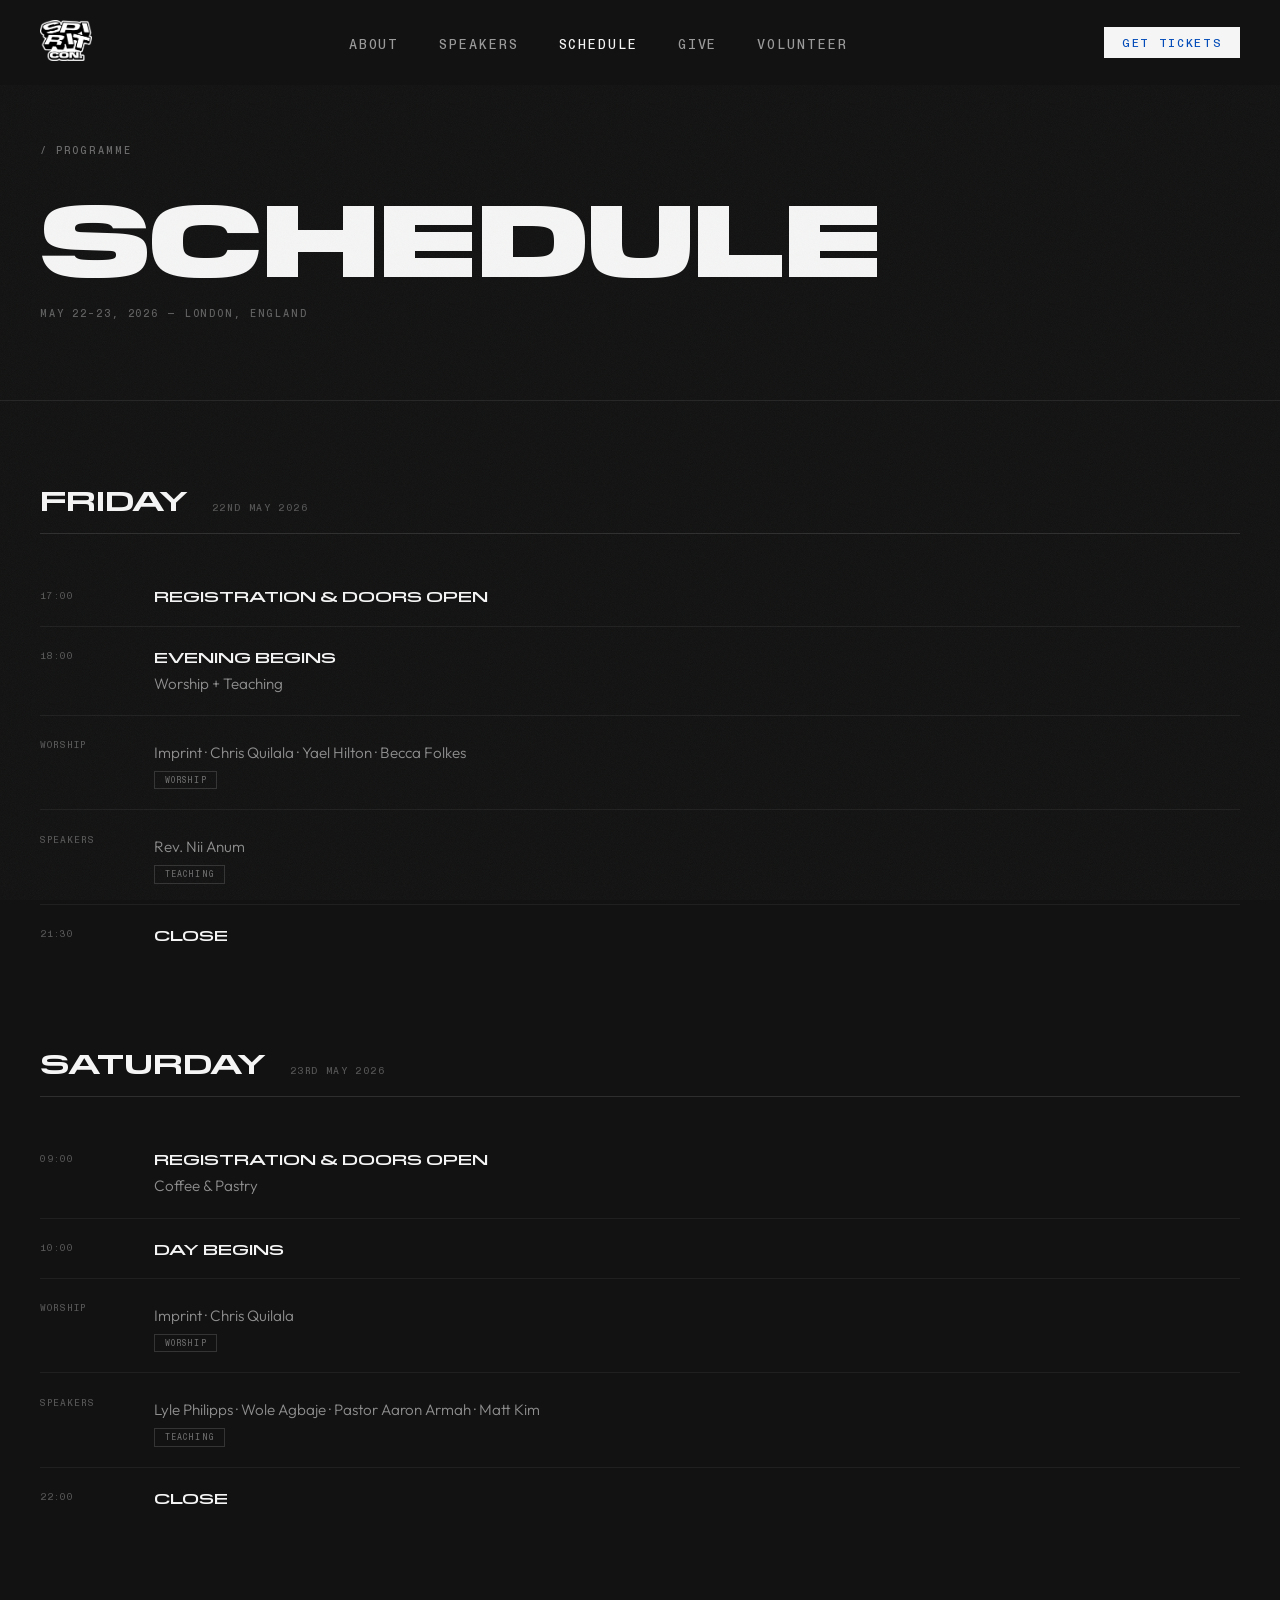
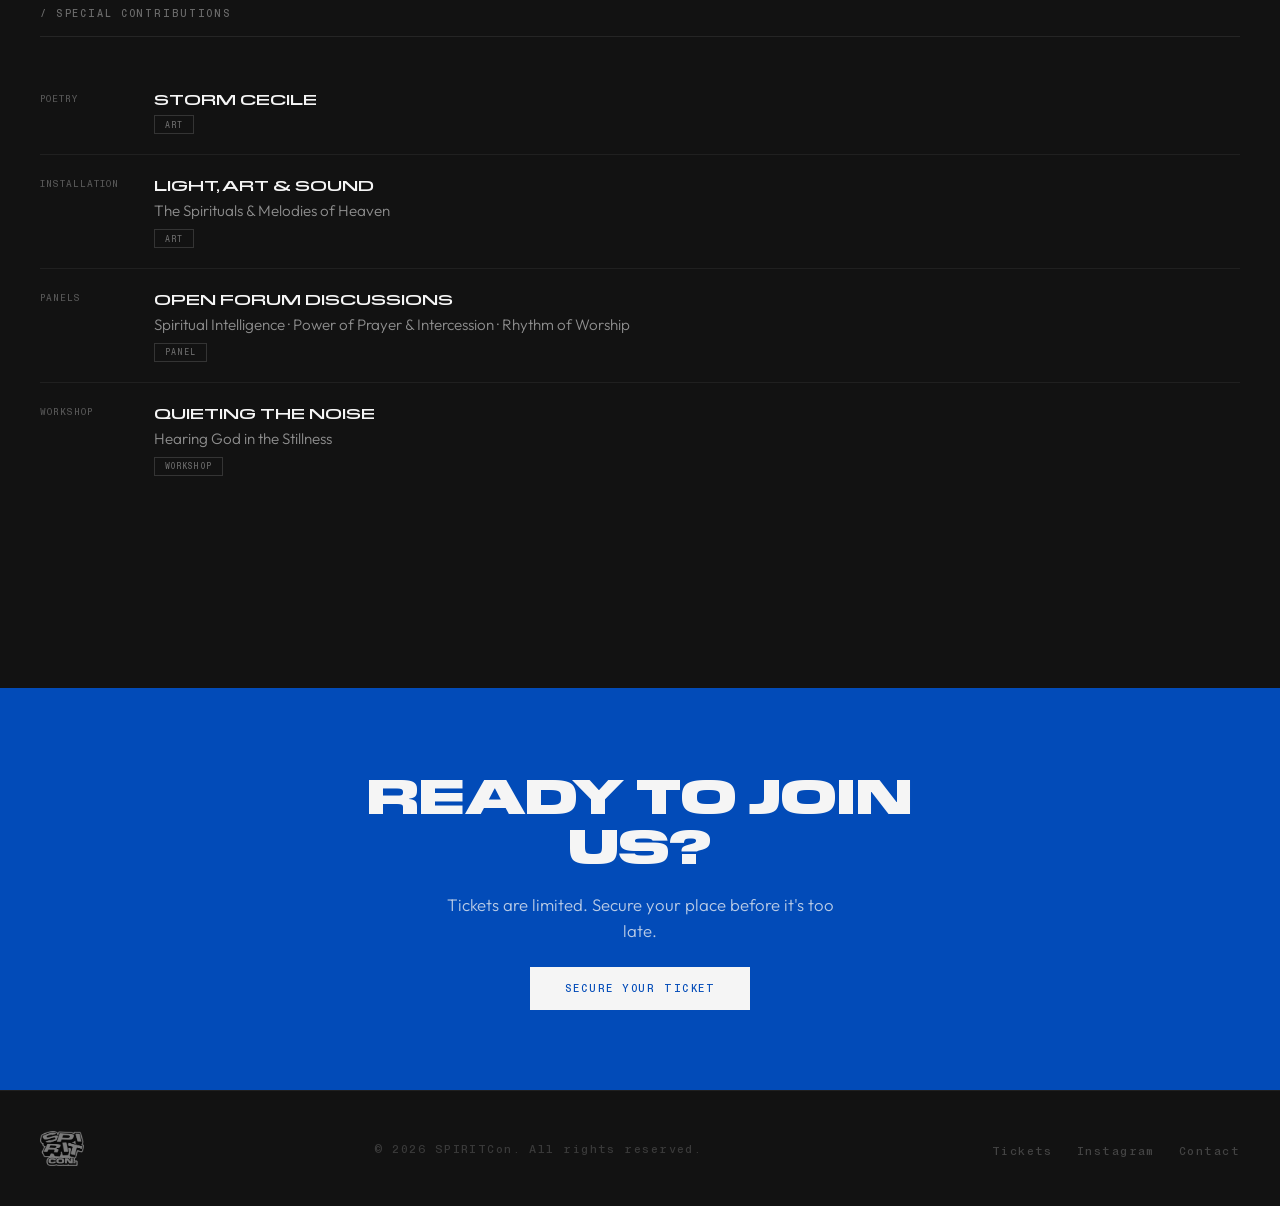
==== schedule/index.html @ 6d5cd48e "Move schedule page to /schedule (clean URL) Relocates schedule.html to schedule/index.html so the pa" ====
<!DOCTYPE html>
<html lang="en">
<head>
  <meta charset="UTF-8" />
  <meta name="viewport" content="width=device-width, initial-scale=1.0" />
  <title>Schedule — SPIRITCon 2026</title>
  <link rel="icon" href="../favicon.png" />
  <link rel="preconnect" href="https://fonts.googleapis.com">
  <link rel="preconnect" href="https://fonts.gstatic.com" crossorigin>
  <link href="https://fonts.googleapis.com/css2?family=Outfit:wght@300;400;700&display=swap" rel="stylesheet">
  <style>
    :root {
      --blue:     #024bb8;
      --black:    #121212;
      --offwhite: #F5F5F5;
      --mono:     'PP Neue Montreal Mono', 'Courier New', monospace;
    }

    *, *::before, *::after { box-sizing: border-box; margin: 0; padding: 0; }
    html { scroll-behavior: smooth; overflow-x: hidden; }
    body {
      background: var(--black);
      color: var(--offwhite);
      font-family: 'Outfit', sans-serif;
      font-weight: 300;
      overflow-x: hidden;
    }
    body::before {
      content: '';
      position: fixed;
      inset: 0;
      pointer-events: none;
      z-index: 999;
      opacity: .04;
      background-image: url("data:image/svg+xml,%3Csvg viewBox='0 0 256 256' xmlns='http://www.w3.org/2000/svg'%3E%3Cfilter id='noise'%3E%3CfeTurbulence type='fractalNoise' baseFrequency='0.9' numOctaves='4' stitchTiles='stitch'/%3E%3C/filter%3E%3Crect width='100%25' height='100%25' filter='url(%23noise)'/%3E%3C/svg%3E");
      background-size: 200px;
    }

    @font-face {
      font-family: 'Pilat Extended';
      src: url('../fonts/Pilat%20Extended/PilatExtended-Black.ttf') format('truetype');
      font-weight: 900;
      font-display: swap;
    }
    @font-face {
      font-family: 'Pilat Extended';
      src: url('../fonts/Pilat%20Extended/PilatExtended-Heavy.ttf') format('truetype');
      font-weight: 800;
      font-display: swap;
    }
    @font-face {
      font-family: 'Pilat Extended';
      src: url('../fonts/Pilat%20Extended/PilatExtended-Bold.ttf') format('truetype');
      font-weight: 700;
      font-display: swap;
    }
    @font-face {
      font-family: 'Pilat Extended';
      src: url('../fonts/Pilat%20Extended/PilatExtended-DemiBold.ttf') format('truetype');
      font-weight: 600;
      font-display: swap;
    }
    @font-face {
      font-family: 'Pilat Extended';
      src: url('../fonts/Pilat%20Extended/PilatExtended-Regular.ttf') format('truetype');
      font-weight: 400;
      font-display: swap;
    }
    @font-face {
      font-family: 'Pilat Extended';
      src: url('../fonts/Pilat%20Extended/PilatExtended-Light.ttf') format('truetype');
      font-weight: 300;
      font-display: swap;
    }

    @font-face {
      font-family: 'PP Neue Montreal Mono';
      src: url('../fonts/PP%20Neue%20Montreal%20Mono%20Medium.ttf') format('truetype');
      font-weight: 400 600;
      font-display: swap;
    }

    section { position: relative; overflow-x: hidden; }
    img { max-width: 100%; }

    .label {
      font-family: var(--mono);
      font-size: .65rem;
      letter-spacing: .18em;
      text-transform: uppercase;
      color: rgba(245,245,245,.4);
    }

    .btn-light {
      display: inline-block;
      font-family: var(--mono);
      font-size: .68rem;
      letter-spacing: .14em;
      text-transform: uppercase;
      background: var(--offwhite);
      color: var(--blue);
      padding: .95rem 2.2rem;
      text-decoration: none;
      transition: background .2s, color .2s;
    }
    .btn-light:hover { background: var(--black); color: var(--offwhite); }

    /* NAV */
    nav {
      position: fixed;
      top: 0; left: 0; right: 0;
      z-index: 1002;
      padding: 1.25rem 2.5rem;
      display: flex;
      align-items: center;
      justify-content: space-between;
      background: var(--black);
    }
    .nav-logo { width: 52px; }
    .nav-links { display: flex; gap: 2.5rem; list-style: none; }
    .nav-links a {
      font-family: var(--mono);
      font-size: .85rem;
      letter-spacing: .14em;
      text-transform: uppercase;
      color: rgba(245,245,245,.6);
      text-decoration: none;
      transition: color .3s;
    }
    .nav-links a:hover,
    .nav-links a.active { color: var(--offwhite); }
    .nav-cta {
      font-family: var(--mono);
      font-size: .75rem;
      letter-spacing: .14em;
      text-transform: uppercase;
      background: var(--offwhite);
      color: var(--blue);
      padding: .55rem 1.1rem;
      text-decoration: none;
      transition: background .3s, color .3s;
    }
    .nav-cta:hover { background: #1c1c1c; color: var(--offwhite); }
    .nav-toggle {
      display: none;
      background: none;
      border: none;
      cursor: pointer;
      font-family: 'Pilat Extended', 'Impact', 'Arial Black', sans-serif;
      font-weight: 900;
      font-size: 2rem;
      line-height: 1;
      color: var(--offwhite);
      padding: 0;
      transition: transform .45s cubic-bezier(.77,0,.18,1), color .3s;
      position: relative;
      z-index: 1002;
    }
    .nav-toggle.is-open { transform: rotate(45deg); }
    .nav-mobile-menu {
      position: fixed;
      inset: 0;
      z-index: 1001;
      background: var(--black);
      display: flex;
      flex-direction: column;
      justify-content: center;
      align-items: center;
      gap: 2.5rem;
      opacity: 0;
      pointer-events: none;
      transition: opacity .4s ease;
    }
    .nav-mobile-menu.is-open { opacity: 1; pointer-events: all; }
    .nav-mobile-menu a {
      font-family: 'Pilat Extended', 'Impact', 'Arial Black', sans-serif;
      font-weight: 900;
      font-size: clamp(2.2rem, 9vw, 3.5rem);
      text-transform: uppercase;
      color: var(--offwhite);
      text-decoration: none;
      letter-spacing: 0;
      opacity: 0;
      transform: translateY(12px);
      transition: color .2s, opacity .4s ease, transform .4s ease;
    }
    .nav-mobile-menu.is-open a {
      opacity: 1;
      transform: translateY(0);
    }
    .nav-mobile-menu.is-open a:nth-child(1) { transition-delay: .08s; }
    .nav-mobile-menu.is-open a:nth-child(2) { transition-delay: .14s; }
    .nav-mobile-menu.is-open a:nth-child(3) { transition-delay: .20s; }
    .nav-mobile-menu.is-open a:nth-child(4) { transition-delay: .26s; }
    .nav-mobile-menu.is-open a:nth-child(5) { transition-delay: .32s; }
    .nav-mobile-menu a:hover { color: var(--blue); }
    .nav-mobile-cta {
      font-family: var(--mono) !important;
      font-size: .75rem !important;
      letter-spacing: .14em !important;
      background: var(--blue);
      color: var(--offwhite) !important;
      padding: .7rem 1.5rem;
      margin-top: 1rem;
      transition: background .2s, color .2s, opacity .4s ease, transform .4s ease !important;
    }
    .nav-mobile-cta:hover { background: var(--offwhite); color: var(--blue) !important; }

    /* PAGE HERO */
    .page-hero {
      padding: 9rem 2.5rem 5rem;
      border-bottom: 1px solid rgba(245,245,245,.08);
    }
    .page-hero-inner {
      max-width: 1200px;
      margin: 0 auto;
    }
    .page-hero-label {
      font-family: var(--mono);
      font-size: .65rem;
      letter-spacing: .18em;
      text-transform: uppercase;
      color: rgba(245,245,245,.4);
      display: block;
      margin-bottom: 1.5rem;
    }
    .page-hero-title {
      font-family: 'Pilat Extended', 'Impact', 'Arial Black', sans-serif;
      font-weight: 900;
      text-transform: uppercase;
      font-size: clamp(3.5rem, 8vw, 7rem);
      line-height: 1;
      letter-spacing: 0;
    }
    .page-hero-meta {
      font-family: var(--mono);
      font-size: .65rem;
      letter-spacing: .18em;
      text-transform: uppercase;
      color: rgba(245,245,245,.35);
      margin-top: 1.5rem;
      display: block;
    }

    /* SCHEDULE SECTION */
    .schedule-section {
      padding: 5rem 2.5rem 7rem;
    }
    .schedule-inner {
      max-width: 1200px;
      margin: 0 auto;
    }

    .schedule-day-block {
      margin-bottom: 5rem;
    }
    .schedule-day-header {
      display: flex;
      align-items: baseline;
      gap: 1.5rem;
      padding-bottom: 1rem;
      border-bottom: 1px solid rgba(245,245,245,.12);
      margin-bottom: 2rem;
    }
    .schedule-day-label {
      font-family: 'Pilat Extended', 'Impact', 'Arial Black', sans-serif;
      font-weight: 700;
      font-size: clamp(1.2rem, 2.5vw, 1.75rem);
      text-transform: uppercase;
      letter-spacing: 0;
    }
    .schedule-day-date {
      font-family: var(--mono);
      font-size: .62rem;
      letter-spacing: .14em;
      text-transform: uppercase;
      color: rgba(245,245,245,.3);
    }

    .schedule-items {
      display: flex;
      flex-direction: column;
    }
    .schedule-item {
      display: grid;
      grid-template-columns: 90px 1fr;
      gap: 1.5rem;
      padding: 1.25rem 0;
      border-bottom: 1px solid rgba(245,245,245,.06);
      align-items: start;
    }
    .schedule-item:last-child { border-bottom: none; }
    .schedule-time {
      font-family: var(--mono);
      font-size: .6rem;
      letter-spacing: .1em;
      color: rgba(245,245,245,.3);
      padding-top: .2rem;
      text-transform: uppercase;
    }
    .schedule-event-name {
      font-family: 'Pilat Extended', 'Impact', 'Arial Black', sans-serif;
      font-weight: 600;
      font-size: .95rem;
      text-transform: uppercase;
      letter-spacing: 0;
      line-height: 1.3;
    }
    .schedule-event-detail {
      font-size: .95rem;
      line-height: 1.5;
      opacity: .55;
      margin-top: .35rem;
    }

    /* CATEGORY TAGS */
    .schedule-tag {
      display: inline-block;
      font-family: var(--mono);
      font-size: .52rem;
      letter-spacing: .14em;
      text-transform: uppercase;
      border: 1px solid rgba(245,245,245,.15);
      padding: .2rem .6rem;
      margin-right: .4rem;
      margin-top: .4rem;
      color: rgba(245,245,245,.4);
    }

    /* SPECIALS */
    .schedule-specials-title {
      font-family: var(--mono);
      font-size: .65rem;
      letter-spacing: .18em;
      text-transform: uppercase;
      color: rgba(245,245,245,.4);
      display: block;
      margin-bottom: 2rem;
      padding-bottom: 1rem;
      border-bottom: 1px solid rgba(245,245,245,.08);
    }

    /* CTA STRIP */
    .cta-strip {
      background: var(--blue);
      padding: 5rem 2.5rem;
      text-align: center;
    }
    .cta-strip-inner {
      max-width: 640px;
      margin: 0 auto;
      display: flex;
      flex-direction: column;
      align-items: center;
      gap: 1.5rem;
    }
    .cta-strip-title {
      font-family: 'Pilat Extended', 'Impact', 'Arial Black', sans-serif;
      font-weight: 900;
      text-transform: uppercase;
      font-size: clamp(2rem, 4vw, 3rem);
      line-height: 1.05;
      letter-spacing: 0;
    }
    .cta-strip-sub {
      font-size: 1.05rem;
      line-height: 1.5;
      opacity: .75;
      max-width: 420px;
      text-align: center;
    }

    /* FOOTER */
    footer {
      background: var(--black);
      padding: 2.5rem;
      display: flex;
      align-items: center;
      justify-content: space-between;
      border-top: 1px solid rgba(245,245,245,.06);
    }
    .footer-logo { width: 44px; opacity: .45; }
    .footer-copy {
      font-family: var(--mono);
      font-size: .75rem;
      letter-spacing: .12em;
      color: rgba(245,245,245,.18);
    }
    .footer-links { display: flex; gap: 1.5rem; list-style: none; }
    .footer-links a {
      font-family: var(--mono);
      font-size: .75rem;
      letter-spacing: .12em;
      color: rgba(245,245,245,.22);
      text-decoration: none;
      transition: color .2s;
    }
    .footer-links a:hover { color: var(--offwhite); }

    /* REVEAL */
    .reveal {
      opacity: 0;
      transform: translateY(20px);
      transition: opacity .7s ease, transform .7s ease;
    }
    .reveal.visible { opacity: 1; transform: translateY(0); }

    /* RESPONSIVE */
    @media (max-width: 600px) {
      html { font-size: 90%; }
      nav { padding: 1rem 1.25rem; }
      .nav-links { display: none; }
      .nav-cta { display: none; }
      .nav-toggle { display: block; }

      .page-hero { padding: 7rem 1.5rem 3.5rem; }
      .schedule-section { padding: 3rem 1.5rem 5rem; }
      .cta-strip { padding: 4rem 1.5rem; }

      .schedule-item { grid-template-columns: 72px 1fr; gap: 1rem; }
      footer { flex-direction: column; gap: 1.25rem; text-align: center; }
      .footer-links { justify-content: center; }
    }
  </style>
</head>
<body>

  <!-- NAV -->
  <nav>
    <a href="../index.html"><img class="nav-logo" src="../spiritcon-logo.png" alt="SPIRITCon" /></a>
    <ul class="nav-links">
      <li><a href="../index.html#about">About</a></li>
      <li><a href="../index.html#speakers">Speakers</a></li>
      <li><a href="../schedule" class="active">Schedule</a></li>
      <li><a href="../index.html#give">Give</a></li>
      <li><a href="../index.html#volunteer">Volunteer</a></li>
    </ul>
    <a href="https://www.eventbrite.co.uk/e/spiritcon-26-tickets-1839717577799?aff=oddtdtcreator&fbclid=PAVERFWAPYw35leHRuA2FlbQIxMQBzcnRjBmFwcF9pZA8xMjQwMjQ1NzQyODc0MTQAAafV4KNLf8v9OnCa9sp4ONcHSlYBanSckXVrNNa_L5GTwBF_v5fR1emG8J2zhg_aem_ZNKiFpK7MOEWHQGBBUX_Lw" target="_blank" rel="noopener" class="nav-cta">Get Tickets</a>
    <button class="nav-toggle" aria-label="Menu" aria-expanded="false">+</button>
  </nav>

  <div class="nav-mobile-menu" aria-hidden="true">
    <a href="../index.html#about">About</a>
    <a href="../index.html#speakers">Speakers</a>
    <a href="../schedule">Schedule</a>
    <a href="../index.html#give">Give</a>
    <a href="../index.html#volunteer">Volunteer</a>
    <a href="https://www.eventbrite.co.uk/e/spiritcon-26-tickets-1839717577799?aff=oddtdtcreator&fbclid=PAVERFWAPYw35leHRuA2FlbQIxMQBzcnRjBmFwcF9pZA8xMjQwMjQ1NzQyODc0MTQAAafV4KNLf8v9OnCa9sp4ONcHSlYBanSckXVrNNa_L5GTwBF_v5fR1emG8J2zhg_aem_ZNKiFpK7MOEWHQGBBUX_Lw" target="_blank" rel="noopener" class="nav-mobile-cta">Get Tickets</a>
  </div>

  <!-- PAGE HERO -->
  <header class="page-hero">
    <div class="page-hero-inner reveal">
      <span class="page-hero-label">/ Programme</span>
      <h1 class="page-hero-title">Schedule</h1>
      <span class="page-hero-meta">May 22–23, 2026 — London, England</span>
    </div>
  </header>

  <!-- SCHEDULE -->
  <section class="schedule-section">
    <div class="schedule-inner">

      <!-- FRIDAY -->
      <div class="schedule-day-block reveal">
        <div class="schedule-day-header">
          <span class="schedule-day-label">Friday</span>
          <span class="schedule-day-date">22nd May 2026</span>
        </div>
        <div class="schedule-items">
          <div class="schedule-item">
            <span class="schedule-time">17:00</span>
            <div>
              <p class="schedule-event-name">Registration &amp; Doors Open</p>
            </div>
          </div>
          <div class="schedule-item">
            <span class="schedule-time">18:00</span>
            <div>
              <p class="schedule-event-name">Evening Begins</p>
              <p class="schedule-event-detail">Worship + Teaching</p>
            </div>
          </div>
          <div class="schedule-item">
            <span class="schedule-time">Worship</span>
            <div>
              <p class="schedule-event-detail">Imprint · Chris Quilala · Yael Hilton · Becca Folkes</p>
              <span class="schedule-tag">Worship</span>
            </div>
          </div>
          <div class="schedule-item">
            <span class="schedule-time">Speakers</span>
            <div>
              <p class="schedule-event-detail">Rev. Nii Anum</p>
              <span class="schedule-tag">Teaching</span>
            </div>
          </div>
          <div class="schedule-item">
            <span class="schedule-time">21:30</span>
            <div>
              <p class="schedule-event-name">Close</p>
            </div>
          </div>
        </div>
      </div>

      <!-- SATURDAY -->
      <div class="schedule-day-block reveal">
        <div class="schedule-day-header">
          <span class="schedule-day-label">Saturday</span>
          <span class="schedule-day-date">23rd May 2026</span>
        </div>
        <div class="schedule-items">
          <div class="schedule-item">
            <span class="schedule-time">09:00</span>
            <div>
              <p class="schedule-event-name">Registration &amp; Doors Open</p>
              <p class="schedule-event-detail">Coffee &amp; Pastry</p>
            </div>
          </div>
          <div class="schedule-item">
            <span class="schedule-time">10:00</span>
            <div>
              <p class="schedule-event-name">Day Begins</p>
            </div>
          </div>
          <div class="schedule-item">
            <span class="schedule-time">Worship</span>
            <div>
              <p class="schedule-event-detail">Imprint · Chris Quilala</p>
              <span class="schedule-tag">Worship</span>
            </div>
          </div>
          <div class="schedule-item">
            <span class="schedule-time">Speakers</span>
            <div>
              <p class="schedule-event-detail">Lyle Philipps · Wole Agbaje · Pastor Aaron Armah · Matt Kim</p>
              <span class="schedule-tag">Teaching</span>
            </div>
          </div>
          <div class="schedule-item">
            <span class="schedule-time">22:00</span>
            <div>
              <p class="schedule-event-name">Close</p>
            </div>
          </div>
        </div>
      </div>

      <!-- SPECIAL CONTRIBUTIONS -->
      <div class="schedule-day-block reveal">
        <span class="schedule-specials-title">/ Special Contributions</span>
        <div class="schedule-items">
          <div class="schedule-item">
            <span class="schedule-time">Poetry</span>
            <div>
              <p class="schedule-event-name">Storm Cecile</p>
              <span class="schedule-tag">Art</span>
            </div>
          </div>
          <div class="schedule-item">
            <span class="schedule-time">Installation</span>
            <div>
              <p class="schedule-event-name">Light, Art &amp; Sound</p>
              <p class="schedule-event-detail">The Spirituals &amp; Melodies of Heaven</p>
              <span class="schedule-tag">Art</span>
            </div>
          </div>
          <div class="schedule-item">
            <span class="schedule-time">Panels</span>
            <div>
              <p class="schedule-event-name">Open Forum Discussions</p>
              <p class="schedule-event-detail">Spiritual Intelligence · Power of Prayer &amp; Intercession · Rhythm of Worship</p>
              <span class="schedule-tag">Panel</span>
            </div>
          </div>
          <div class="schedule-item">
            <span class="schedule-time">Workshop</span>
            <div>
              <p class="schedule-event-name">Quieting the Noise</p>
              <p class="schedule-event-detail">Hearing God in the Stillness</p>
              <span class="schedule-tag">Workshop</span>
            </div>
          </div>
        </div>
      </div>

    </div>
  </section>

  <!-- CTA STRIP -->
  <div class="cta-strip">
    <div class="cta-strip-inner reveal">
      <h2 class="cta-strip-title">Ready to Join Us?</h2>
      <p class="cta-strip-sub">Tickets are limited. Secure your place before it's too late.</p>
      <a href="https://www.eventbrite.co.uk/e/spiritcon-26-tickets-1839717577799?aff=oddtdtcreator&fbclid=PAVERFWAPYw35leHRuA2FlbQIxMQBzcnRjBmFwcF9pZA8xMjQwMjQ1NzQyODc0MTQAAafV4KNLf8v9OnCa9sp4ONcHSlYBanSckXVrNNa_L5GTwBF_v5fR1emG8J2zhg_aem_ZNKiFpK7MOEWHQGBBUX_Lw" target="_blank" rel="noopener" class="btn-light">Secure Your Ticket</a>
    </div>
  </div>

  <!-- FOOTER -->
  <footer>
    <img class="footer-logo" src="../spiritcon-logo.png" alt="SPIRITCon" />
    <span class="footer-copy">© 2026 SPIRITCon. All rights reserved.</span>
    <ul class="footer-links">
      <li><a href="https://www.eventbrite.co.uk/e/spiritcon-26-tickets-1839717577799?aff=oddtdtcreator&amp;fbclid=PAVERFWAPYw35leHRuA2FlbQIxMQBzcnRjBmFwcF9pZA8xMjQwMjQ1NzQyODc0MTQAAafV4KNLf8v9OnCa9sp4ONcHSlYBanSckXVrNNa_L5GTwBF_v5fR1emG8J2zhg_aem_ZNKiFpK7MOEWHQGBBUX_Lw" target="_blank" rel="noopener">Tickets</a></li>
      <li><a href="https://www.instagram.com/spiritcon?igsh=Y2Zhc2RtM3luOXN0" target="_blank" rel="noopener">Instagram</a></li>
      <li><a href="mailto:hello@spiritcon.co.uk">Contact</a></li>
    </ul>
  </footer>

  <script>
    const reveals = document.querySelectorAll('.reveal');
    const observer = new IntersectionObserver((entries) => {
      entries.forEach(e => {
        if (e.isIntersecting) {
          e.target.classList.add('visible');
          observer.unobserve(e.target);
        }
      });
    }, { threshold: 0.1 });
    reveals.forEach(el => observer.observe(el));

    const navToggle = document.querySelector('.nav-toggle');
    const mobileMenu = document.querySelector('.nav-mobile-menu');
    navToggle.addEventListener('click', () => {
      const isOpen = navToggle.classList.toggle('is-open');
      mobileMenu.classList.toggle('is-open', isOpen);
      navToggle.setAttribute('aria-expanded', isOpen);
      mobileMenu.setAttribute('aria-hidden', !isOpen);
      document.body.style.overflow = isOpen ? 'hidden' : '';
    });
    mobileMenu.querySelectorAll('a').forEach(link => {
      link.addEventListener('click', () => {
        navToggle.classList.remove('is-open');
        mobileMenu.classList.remove('is-open');
        navToggle.setAttribute('aria-expanded', 'false');
        mobileMenu.setAttribute('aria-hidden', 'true');
        document.body.style.overflow = '';
      });
    });
  </script>
</body>
</html>
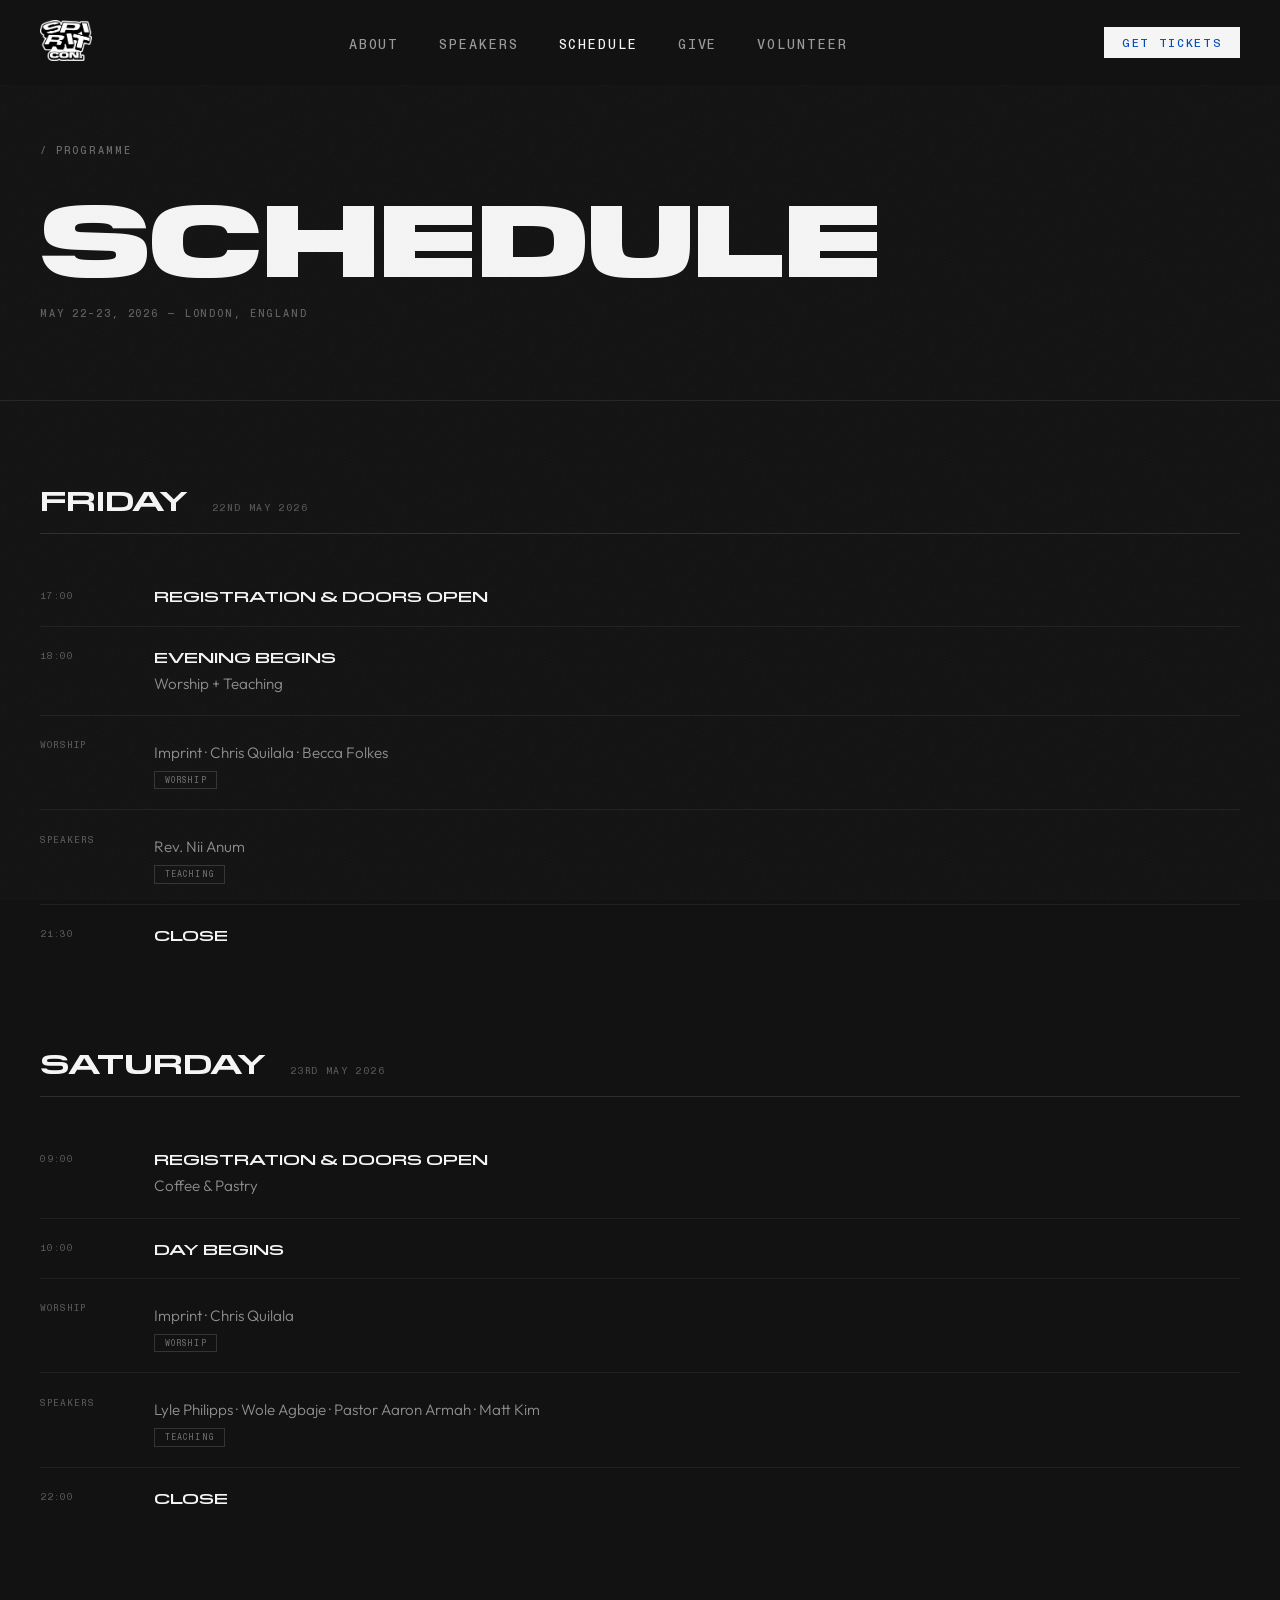
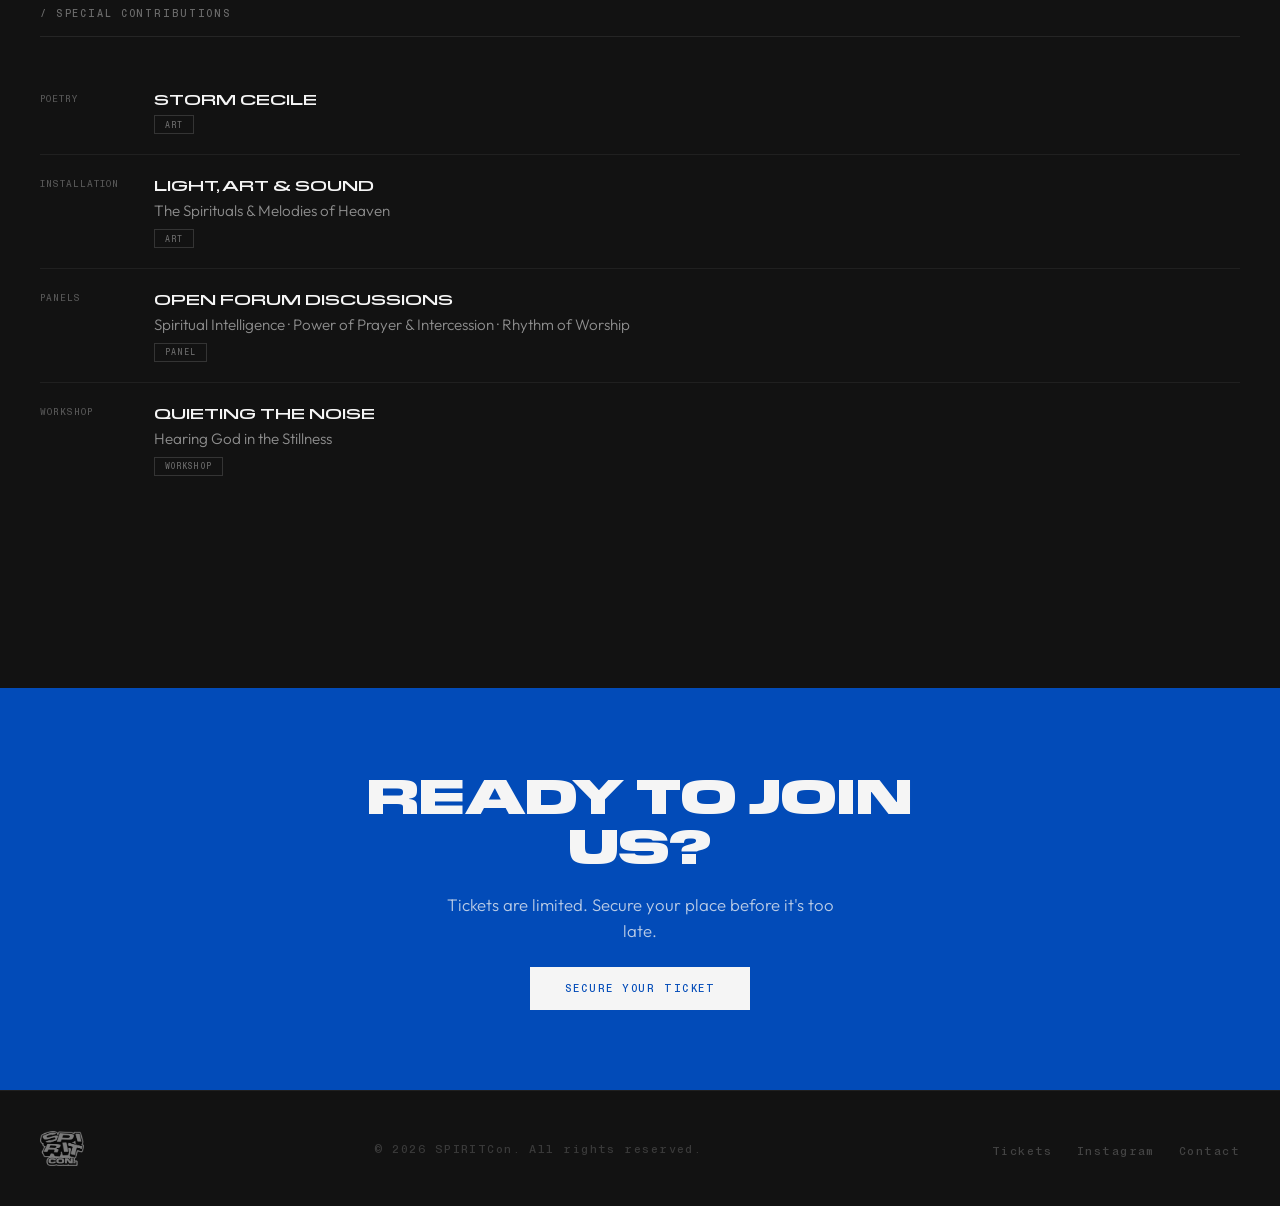
==== commit 8d729cf1: "Remove Yael Hilton from site as she is no longer attending - Removed speaker card from speakers sect" ====
--- a/schedule/index.html
+++ b/schedule/index.html
@@ -484,7 +484,7 @@
           <div class="schedule-item">
             <span class="schedule-time">Worship</span>
             <div>
-              <p class="schedule-event-detail">Imprint · Chris Quilala · Yael Hilton · Becca Folkes</p>
+              <p class="schedule-event-detail">Imprint · Chris Quilala · Becca Folkes</p>
               <span class="schedule-tag">Worship</span>
             </div>
           </div>
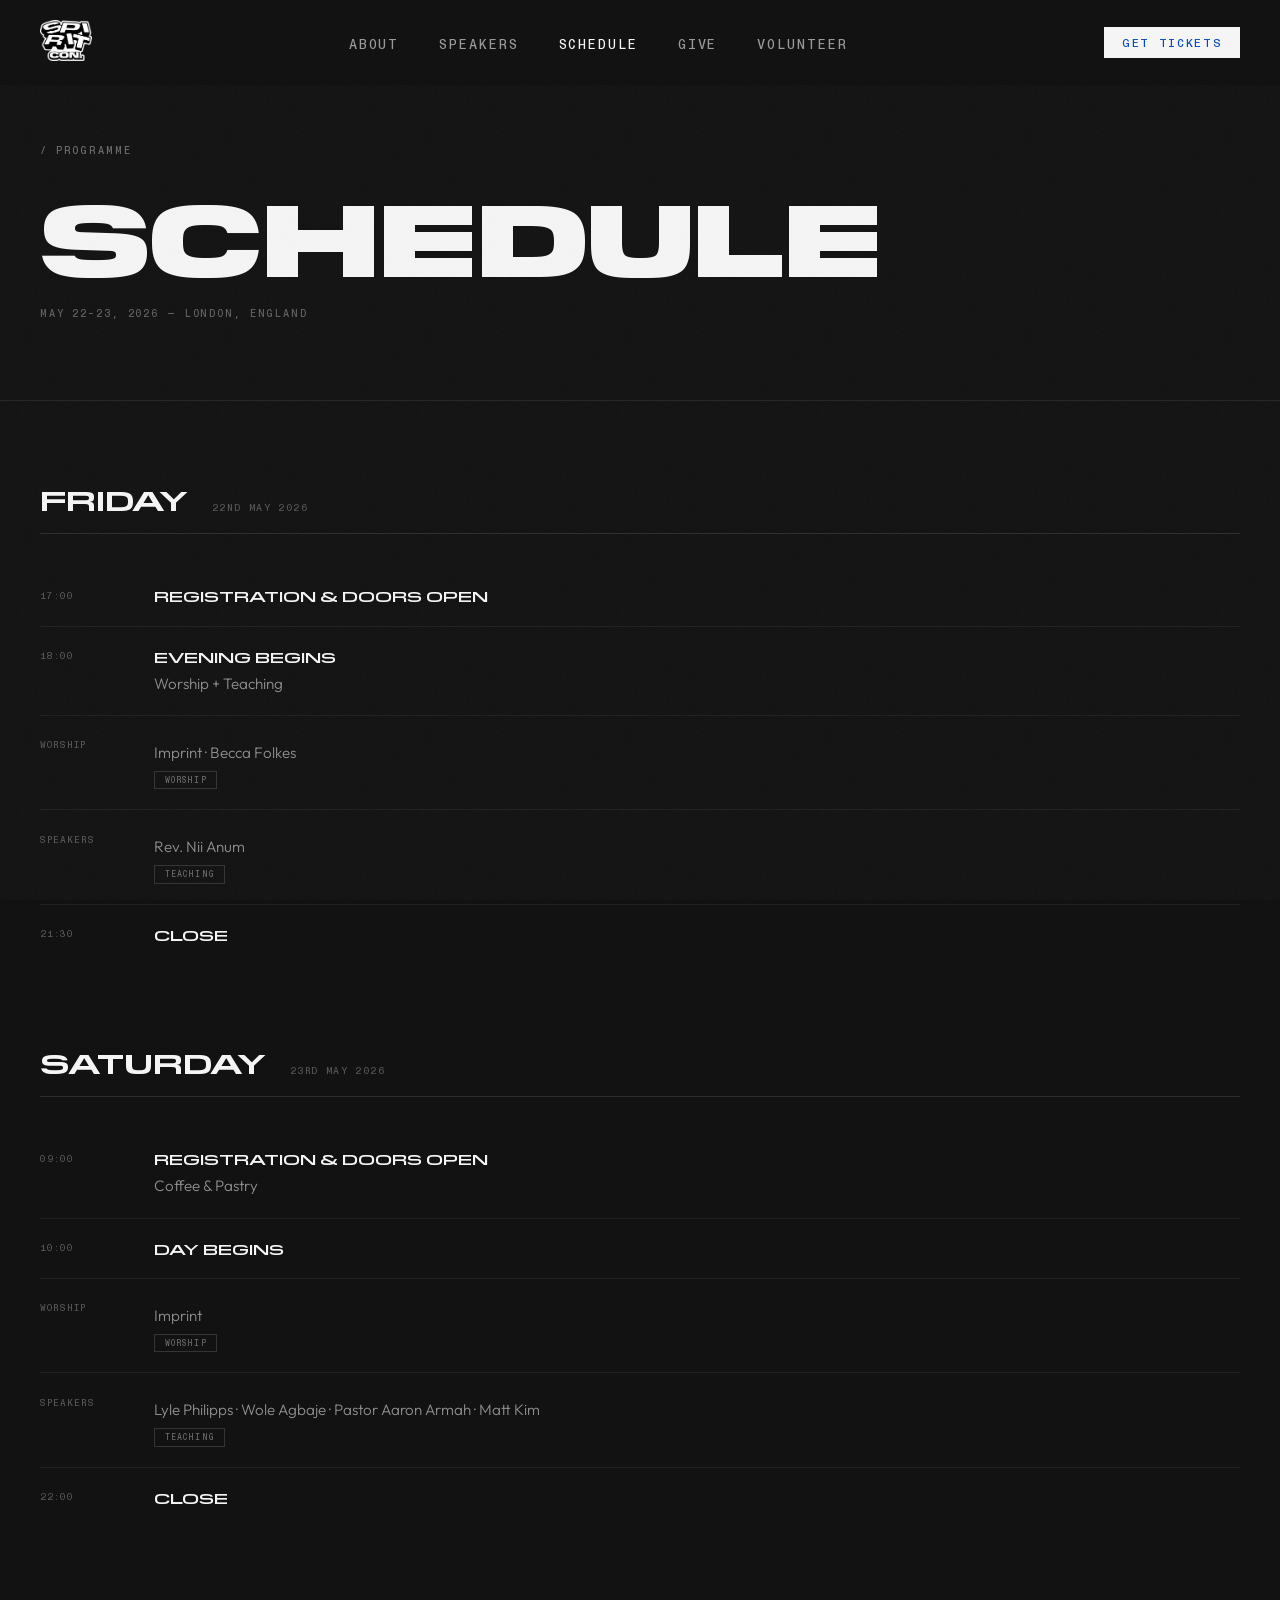
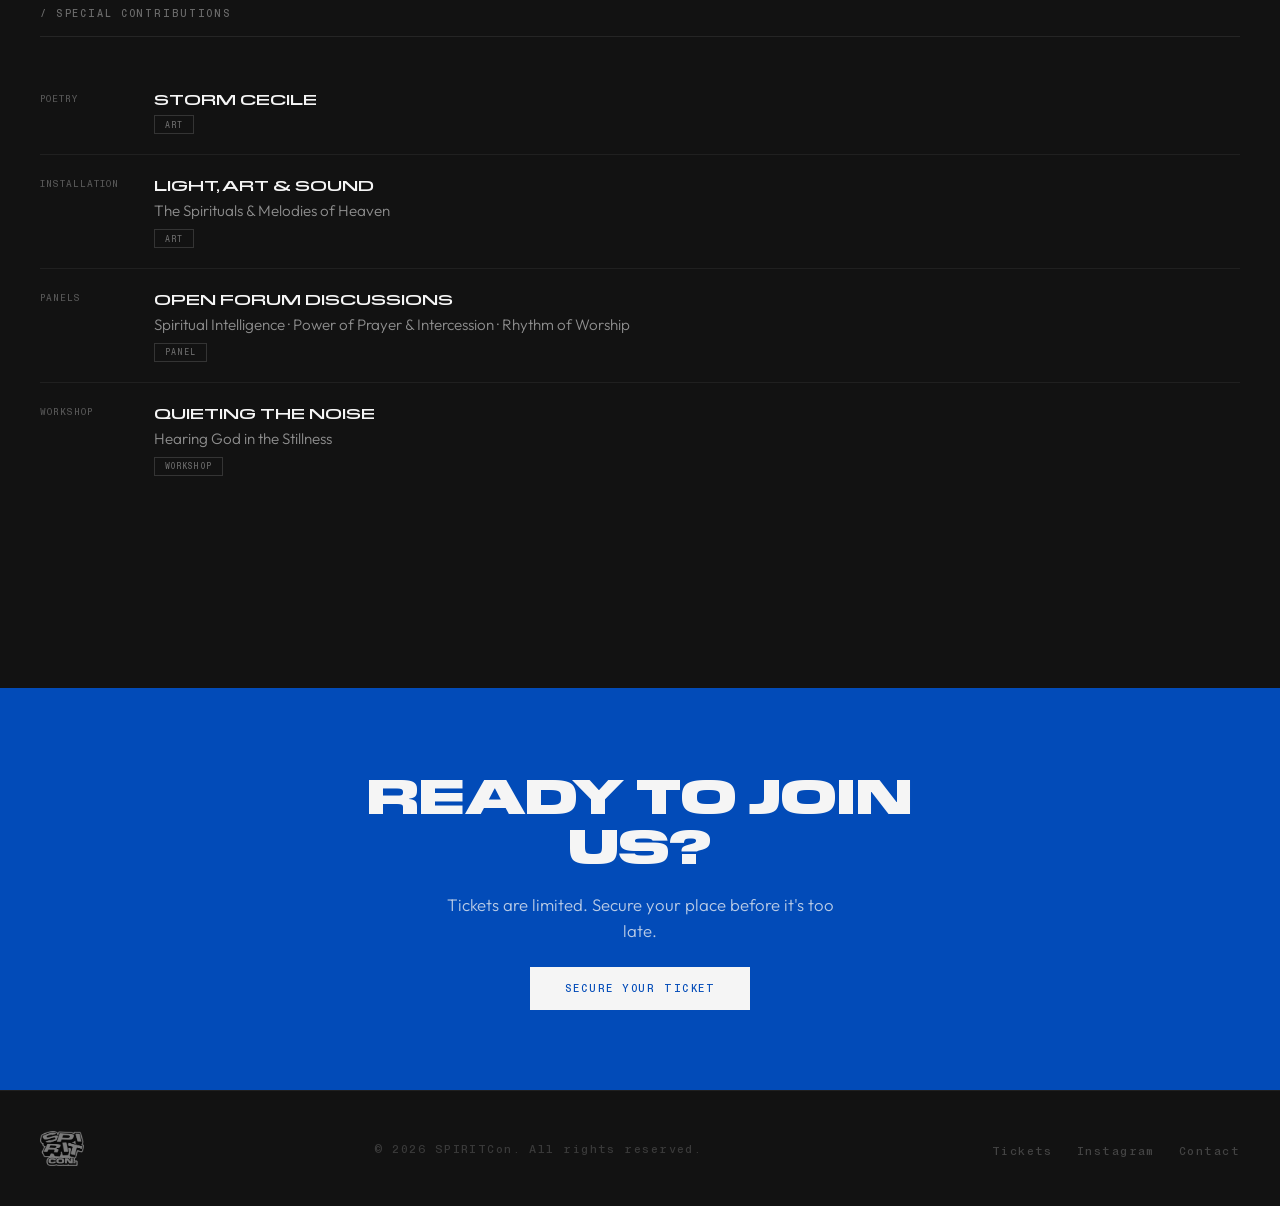
==== commit 6bbea170: "Remove Chris Quilala from lineup and schedule https://claude.ai/code/session_018fJM8mjfZbhWFrGBhGJuY" ====
--- a/schedule/index.html
+++ b/schedule/index.html
@@ -484,7 +484,7 @@
           <div class="schedule-item">
             <span class="schedule-time">Worship</span>
             <div>
-              <p class="schedule-event-detail">Imprint · Chris Quilala · Becca Folkes</p>
+              <p class="schedule-event-detail">Imprint · Becca Folkes</p>
               <span class="schedule-tag">Worship</span>
             </div>
           </div>
@@ -527,7 +527,7 @@
           <div class="schedule-item">
             <span class="schedule-time">Worship</span>
             <div>
-              <p class="schedule-event-detail">Imprint · Chris Quilala</p>
+              <p class="schedule-event-detail">Imprint</p>
               <span class="schedule-tag">Worship</span>
             </div>
           </div>
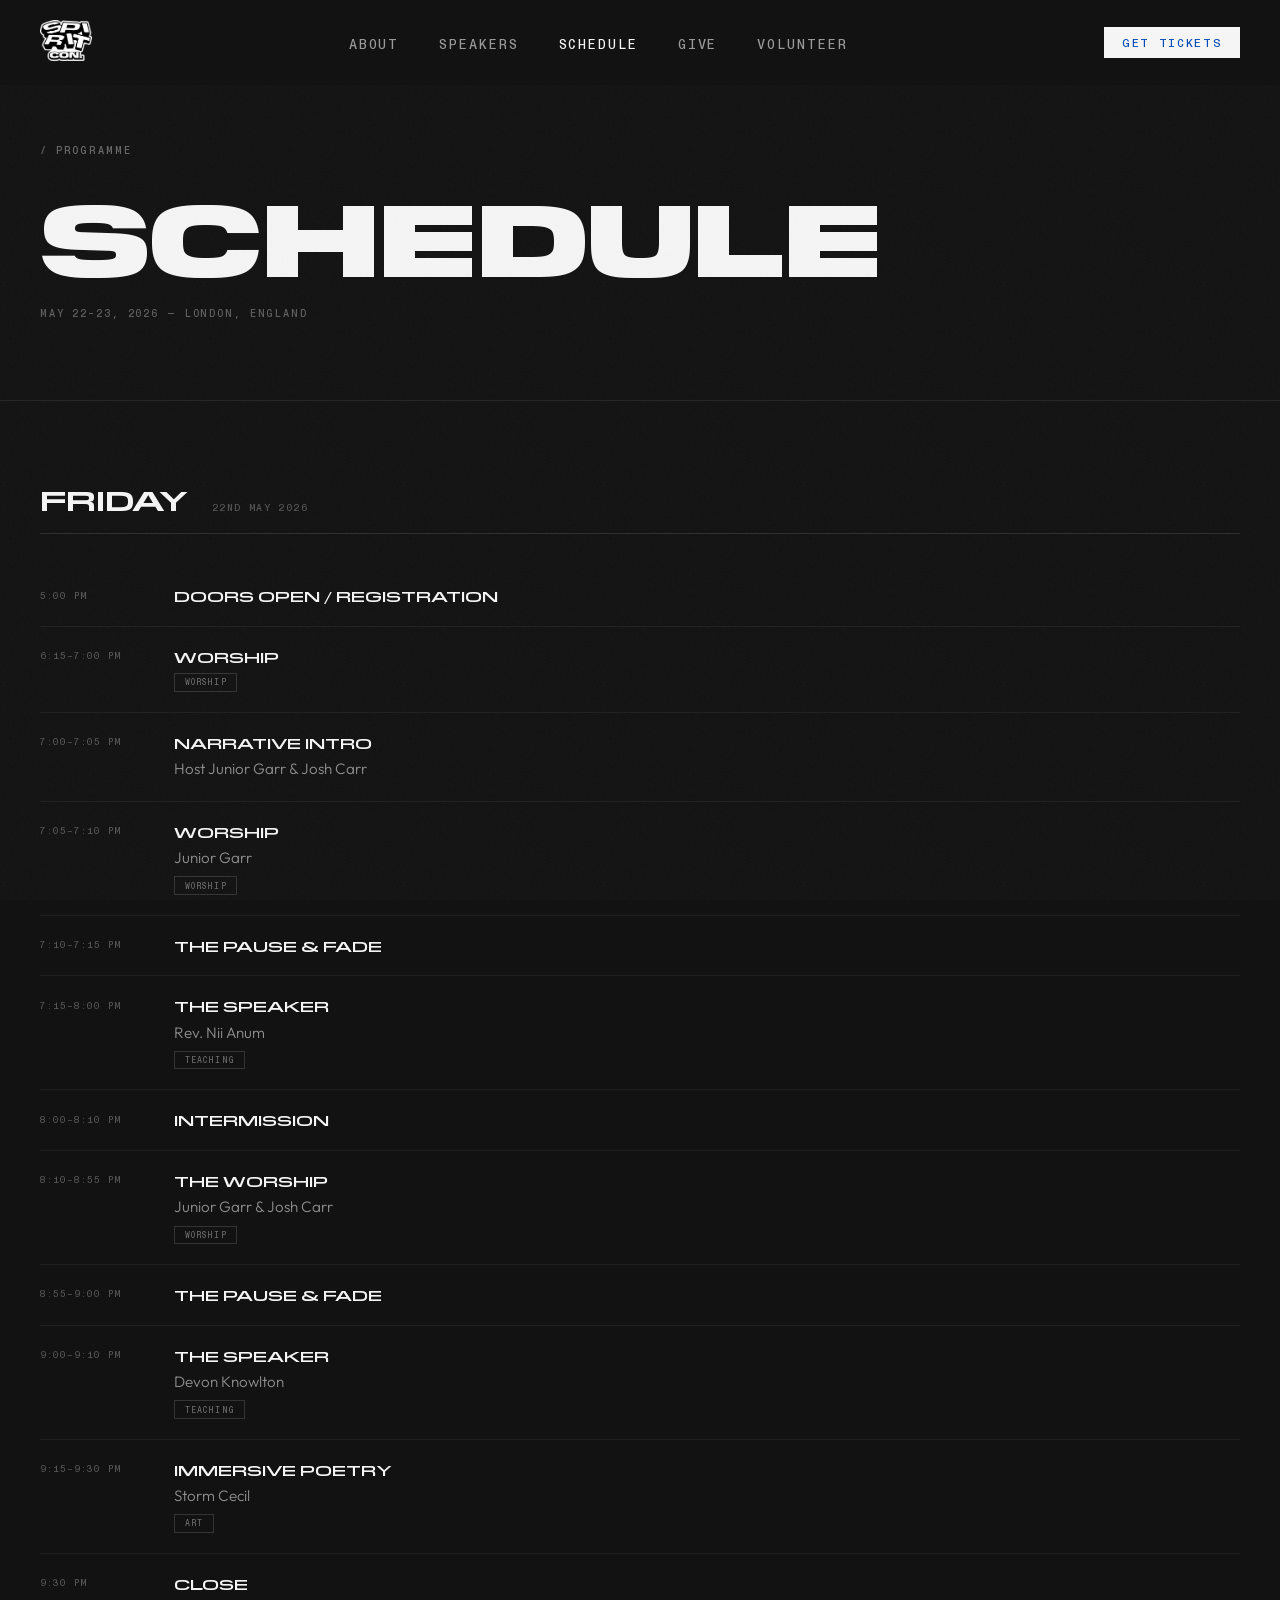
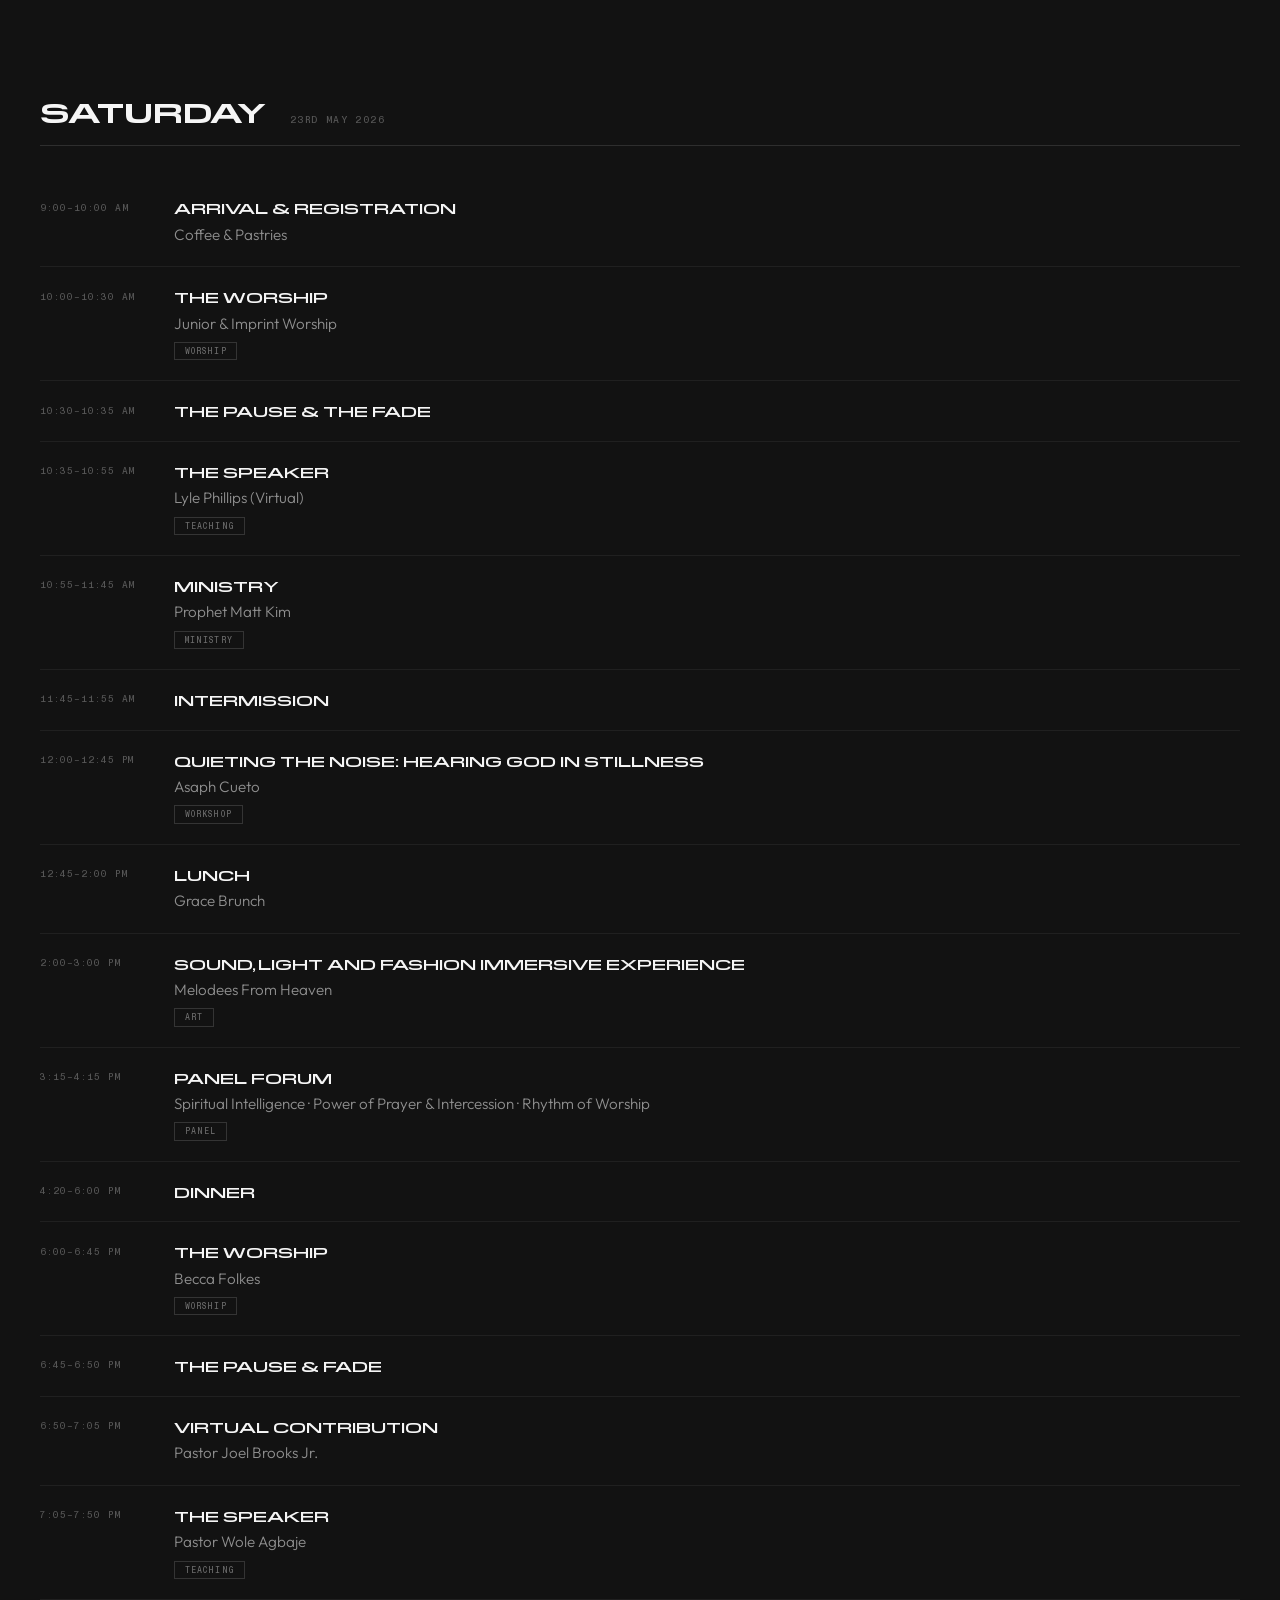
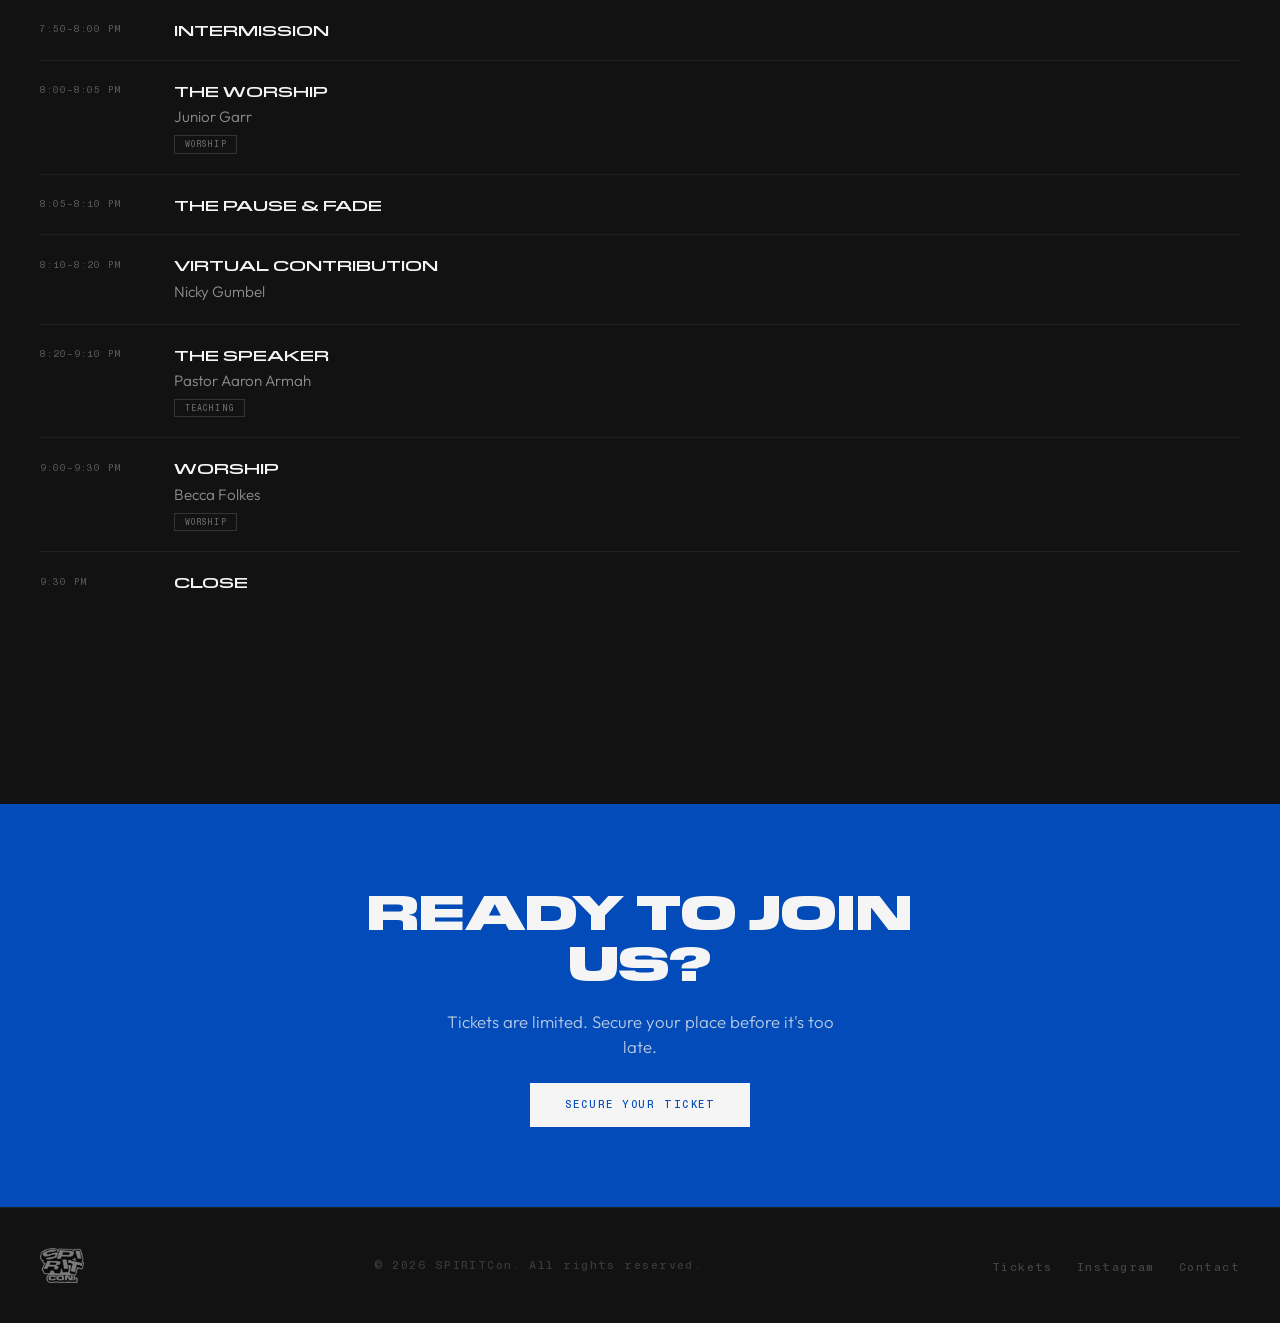
==== commit 6b47d2f5: "Update event schedule to match May 22–23 PDF Replaces the old high-level schedule with the full minu" ====
--- a/schedule/index.html
+++ b/schedule/index.html
@@ -283,7 +283,7 @@
     }
     .schedule-item {
       display: grid;
-      grid-template-columns: 90px 1fr;
+      grid-template-columns: 110px 1fr;
       gap: 1.5rem;
       padding: 1.25rem 0;
       border-bottom: 1px solid rgba(245,245,245,.06);
@@ -417,7 +417,7 @@
       .schedule-section { padding: 3rem 1.5rem 5rem; }
       .cta-strip { padding: 4rem 1.5rem; }
 
-      .schedule-item { grid-template-columns: 72px 1fr; gap: 1rem; }
+      .schedule-item { grid-template-columns: 90px 1fr; gap: 1rem; }
       footer { flex-direction: column; gap: 1.25rem; text-align: center; }
       .footer-links { justify-content: center; }
     }
@@ -469,34 +469,85 @@
         </div>
         <div class="schedule-items">
           <div class="schedule-item">
-            <span class="schedule-time">17:00</span>
-            <div>
-              <p class="schedule-event-name">Registration &amp; Doors Open</p>
-            </div>
-          </div>
-          <div class="schedule-item">
-            <span class="schedule-time">18:00</span>
-            <div>
-              <p class="schedule-event-name">Evening Begins</p>
-              <p class="schedule-event-detail">Worship + Teaching</p>
-            </div>
-          </div>
-          <div class="schedule-item">
-            <span class="schedule-time">Worship</span>
-            <div>
-              <p class="schedule-event-detail">Imprint · Becca Folkes</p>
+            <span class="schedule-time">5:00 pm</span>
+            <div>
+              <p class="schedule-event-name">Doors Open / Registration</p>
+            </div>
+          </div>
+          <div class="schedule-item">
+            <span class="schedule-time">6:15–7:00 pm</span>
+            <div>
+              <p class="schedule-event-name">Worship</p>
               <span class="schedule-tag">Worship</span>
             </div>
           </div>
           <div class="schedule-item">
-            <span class="schedule-time">Speakers</span>
-            <div>
+            <span class="schedule-time">7:00–7:05 pm</span>
+            <div>
+              <p class="schedule-event-name">Narrative Intro</p>
+              <p class="schedule-event-detail">Host Junior Garr &amp; Josh Carr</p>
+            </div>
+          </div>
+          <div class="schedule-item">
+            <span class="schedule-time">7:05–7:10 pm</span>
+            <div>
+              <p class="schedule-event-name">Worship</p>
+              <p class="schedule-event-detail">Junior Garr</p>
+              <span class="schedule-tag">Worship</span>
+            </div>
+          </div>
+          <div class="schedule-item">
+            <span class="schedule-time">7:10–7:15 pm</span>
+            <div>
+              <p class="schedule-event-name">The Pause &amp; Fade</p>
+            </div>
+          </div>
+          <div class="schedule-item">
+            <span class="schedule-time">7:15–8:00 pm</span>
+            <div>
+              <p class="schedule-event-name">The Speaker</p>
               <p class="schedule-event-detail">Rev. Nii Anum</p>
               <span class="schedule-tag">Teaching</span>
             </div>
           </div>
           <div class="schedule-item">
-            <span class="schedule-time">21:30</span>
+            <span class="schedule-time">8:00–8:10 pm</span>
+            <div>
+              <p class="schedule-event-name">Intermission</p>
+            </div>
+          </div>
+          <div class="schedule-item">
+            <span class="schedule-time">8:10–8:55 pm</span>
+            <div>
+              <p class="schedule-event-name">The Worship</p>
+              <p class="schedule-event-detail">Junior Garr &amp; Josh Carr</p>
+              <span class="schedule-tag">Worship</span>
+            </div>
+          </div>
+          <div class="schedule-item">
+            <span class="schedule-time">8:55–9:00 pm</span>
+            <div>
+              <p class="schedule-event-name">The Pause &amp; Fade</p>
+            </div>
+          </div>
+          <div class="schedule-item">
+            <span class="schedule-time">9:00–9:10 pm</span>
+            <div>
+              <p class="schedule-event-name">The Speaker</p>
+              <p class="schedule-event-detail">Devon Knowlton</p>
+              <span class="schedule-tag">Teaching</span>
+            </div>
+          </div>
+          <div class="schedule-item">
+            <span class="schedule-time">9:15–9:30 pm</span>
+            <div>
+              <p class="schedule-event-name">Immersive Poetry</p>
+              <p class="schedule-event-detail">Storm Cecil</p>
+              <span class="schedule-tag">Art</span>
+            </div>
+          </div>
+          <div class="schedule-item">
+            <span class="schedule-time">9:30 pm</span>
             <div>
               <p class="schedule-event-name">Close</p>
             </div>
@@ -512,74 +563,161 @@
         </div>
         <div class="schedule-items">
           <div class="schedule-item">
-            <span class="schedule-time">09:00</span>
-            <div>
-              <p class="schedule-event-name">Registration &amp; Doors Open</p>
-              <p class="schedule-event-detail">Coffee &amp; Pastry</p>
-            </div>
-          </div>
-          <div class="schedule-item">
-            <span class="schedule-time">10:00</span>
-            <div>
-              <p class="schedule-event-name">Day Begins</p>
-            </div>
-          </div>
-          <div class="schedule-item">
-            <span class="schedule-time">Worship</span>
-            <div>
-              <p class="schedule-event-detail">Imprint</p>
+            <span class="schedule-time">9:00–10:00 am</span>
+            <div>
+              <p class="schedule-event-name">Arrival &amp; Registration</p>
+              <p class="schedule-event-detail">Coffee &amp; Pastries</p>
+            </div>
+          </div>
+          <div class="schedule-item">
+            <span class="schedule-time">10:00–10:30 am</span>
+            <div>
+              <p class="schedule-event-name">The Worship</p>
+              <p class="schedule-event-detail">Junior &amp; Imprint Worship</p>
               <span class="schedule-tag">Worship</span>
             </div>
           </div>
           <div class="schedule-item">
-            <span class="schedule-time">Speakers</span>
-            <div>
-              <p class="schedule-event-detail">Lyle Philipps · Wole Agbaje · Pastor Aaron Armah · Matt Kim</p>
+            <span class="schedule-time">10:30–10:35 am</span>
+            <div>
+              <p class="schedule-event-name">The Pause &amp; The Fade</p>
+            </div>
+          </div>
+          <div class="schedule-item">
+            <span class="schedule-time">10:35–10:55 am</span>
+            <div>
+              <p class="schedule-event-name">The Speaker</p>
+              <p class="schedule-event-detail">Lyle Phillips (Virtual)</p>
               <span class="schedule-tag">Teaching</span>
             </div>
           </div>
           <div class="schedule-item">
-            <span class="schedule-time">22:00</span>
-            <div>
-              <p class="schedule-event-name">Close</p>
-            </div>
-          </div>
-        </div>
-      </div>
-
-      <!-- SPECIAL CONTRIBUTIONS -->
-      <div class="schedule-day-block reveal">
-        <span class="schedule-specials-title">/ Special Contributions</span>
-        <div class="schedule-items">
-          <div class="schedule-item">
-            <span class="schedule-time">Poetry</span>
-            <div>
-              <p class="schedule-event-name">Storm Cecile</p>
+            <span class="schedule-time">10:55–11:45 am</span>
+            <div>
+              <p class="schedule-event-name">Ministry</p>
+              <p class="schedule-event-detail">Prophet Matt Kim</p>
+              <span class="schedule-tag">Ministry</span>
+            </div>
+          </div>
+          <div class="schedule-item">
+            <span class="schedule-time">11:45–11:55 am</span>
+            <div>
+              <p class="schedule-event-name">Intermission</p>
+            </div>
+          </div>
+          <div class="schedule-item">
+            <span class="schedule-time">12:00–12:45 pm</span>
+            <div>
+              <p class="schedule-event-name">Quieting the Noise: Hearing God in Stillness</p>
+              <p class="schedule-event-detail">Asaph Cueto</p>
+              <span class="schedule-tag">Workshop</span>
+            </div>
+          </div>
+          <div class="schedule-item">
+            <span class="schedule-time">12:45–2:00 pm</span>
+            <div>
+              <p class="schedule-event-name">Lunch</p>
+              <p class="schedule-event-detail">Grace Brunch</p>
+            </div>
+          </div>
+          <div class="schedule-item">
+            <span class="schedule-time">2:00–3:00 pm</span>
+            <div>
+              <p class="schedule-event-name">Sound, Light and Fashion Immersive Experience</p>
+              <p class="schedule-event-detail">Melodees From Heaven</p>
               <span class="schedule-tag">Art</span>
             </div>
           </div>
           <div class="schedule-item">
-            <span class="schedule-time">Installation</span>
-            <div>
-              <p class="schedule-event-name">Light, Art &amp; Sound</p>
-              <p class="schedule-event-detail">The Spirituals &amp; Melodies of Heaven</p>
-              <span class="schedule-tag">Art</span>
-            </div>
-          </div>
-          <div class="schedule-item">
-            <span class="schedule-time">Panels</span>
-            <div>
-              <p class="schedule-event-name">Open Forum Discussions</p>
+            <span class="schedule-time">3:15–4:15 pm</span>
+            <div>
+              <p class="schedule-event-name">Panel Forum</p>
               <p class="schedule-event-detail">Spiritual Intelligence · Power of Prayer &amp; Intercession · Rhythm of Worship</p>
               <span class="schedule-tag">Panel</span>
             </div>
           </div>
           <div class="schedule-item">
-            <span class="schedule-time">Workshop</span>
-            <div>
-              <p class="schedule-event-name">Quieting the Noise</p>
-              <p class="schedule-event-detail">Hearing God in the Stillness</p>
-              <span class="schedule-tag">Workshop</span>
+            <span class="schedule-time">4:20–6:00 pm</span>
+            <div>
+              <p class="schedule-event-name">Dinner</p>
+            </div>
+          </div>
+          <div class="schedule-item">
+            <span class="schedule-time">6:00–6:45 pm</span>
+            <div>
+              <p class="schedule-event-name">The Worship</p>
+              <p class="schedule-event-detail">Becca Folkes</p>
+              <span class="schedule-tag">Worship</span>
+            </div>
+          </div>
+          <div class="schedule-item">
+            <span class="schedule-time">6:45–6:50 pm</span>
+            <div>
+              <p class="schedule-event-name">The Pause &amp; Fade</p>
+            </div>
+          </div>
+          <div class="schedule-item">
+            <span class="schedule-time">6:50–7:05 pm</span>
+            <div>
+              <p class="schedule-event-name">Virtual Contribution</p>
+              <p class="schedule-event-detail">Pastor Joel Brooks Jr.</p>
+            </div>
+          </div>
+          <div class="schedule-item">
+            <span class="schedule-time">7:05–7:50 pm</span>
+            <div>
+              <p class="schedule-event-name">The Speaker</p>
+              <p class="schedule-event-detail">Pastor Wole Agbaje</p>
+              <span class="schedule-tag">Teaching</span>
+            </div>
+          </div>
+          <div class="schedule-item">
+            <span class="schedule-time">7:50–8:00 pm</span>
+            <div>
+              <p class="schedule-event-name">Intermission</p>
+            </div>
+          </div>
+          <div class="schedule-item">
+            <span class="schedule-time">8:00–8:05 pm</span>
+            <div>
+              <p class="schedule-event-name">The Worship</p>
+              <p class="schedule-event-detail">Junior Garr</p>
+              <span class="schedule-tag">Worship</span>
+            </div>
+          </div>
+          <div class="schedule-item">
+            <span class="schedule-time">8:05–8:10 pm</span>
+            <div>
+              <p class="schedule-event-name">The Pause &amp; Fade</p>
+            </div>
+          </div>
+          <div class="schedule-item">
+            <span class="schedule-time">8:10–8:20 pm</span>
+            <div>
+              <p class="schedule-event-name">Virtual Contribution</p>
+              <p class="schedule-event-detail">Nicky Gumbel</p>
+            </div>
+          </div>
+          <div class="schedule-item">
+            <span class="schedule-time">8:20–9:10 pm</span>
+            <div>
+              <p class="schedule-event-name">The Speaker</p>
+              <p class="schedule-event-detail">Pastor Aaron Armah</p>
+              <span class="schedule-tag">Teaching</span>
+            </div>
+          </div>
+          <div class="schedule-item">
+            <span class="schedule-time">9:00–9:30 pm</span>
+            <div>
+              <p class="schedule-event-name">Worship</p>
+              <p class="schedule-event-detail">Becca Folkes</p>
+              <span class="schedule-tag">Worship</span>
+            </div>
+          </div>
+          <div class="schedule-item">
+            <span class="schedule-time">9:30 pm</span>
+            <div>
+              <p class="schedule-event-name">Close</p>
             </div>
           </div>
         </div>
